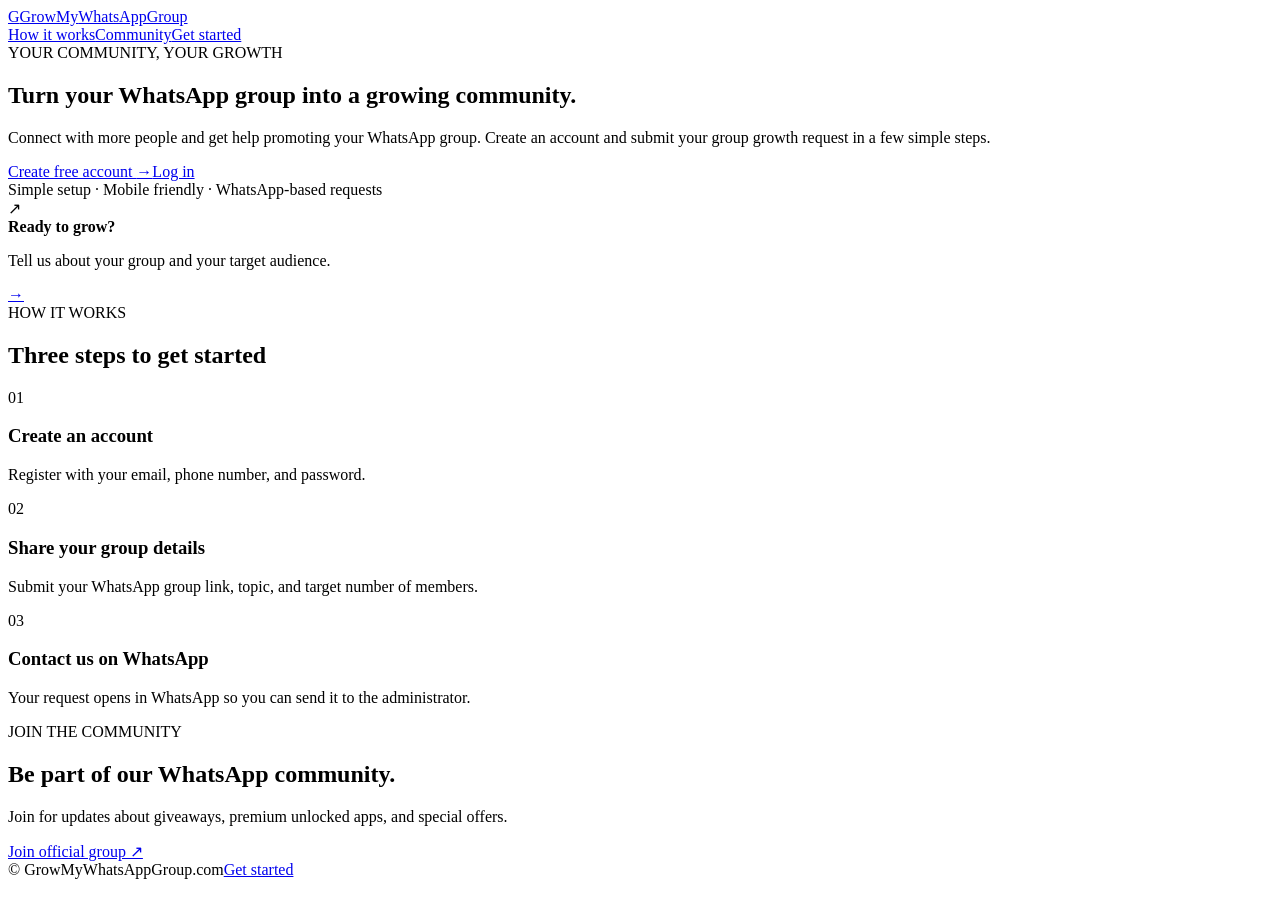
==== index.html @ a979fe6d "Add files via upload" ====
<!DOCTYPE html>
<html lang="en">
<head>
  <meta charset="UTF-8">
  <meta name="viewport" content="width=device-width, initial-scale=1.0">
  <meta name="theme-color" content="#071b14">
  <meta name="description" content="GrowMyWhatsAppGroup.com helps you grow your WhatsApp community and reach more people.">
  <title>GrowMyWhatsAppGroup.com — Grow Your Community</title>
  <link rel="stylesheet" href="css/style.css">
</head>
<body>
  <header class="topbar">
    <a class="brand" href="index.html"><span class="brand-mark">G</span><span>GrowMy<span class="green">WhatsAppGroup</span></span></a>
    <nav><a href="#how">How it works</a><a href="#community">Community</a><a class="nav-cta" href="signup.html">Get started</a></nav>
  </header>
  <main>
    <section class="hero wrap">
      <div class="eyebrow"><span class="dot"></span> YOUR COMMUNITY, YOUR GROWTH</div>
      <h1>Turn your WhatsApp group into a <span class="green">growing community.</span></h1>
      <p class="hero-copy">Connect with more people and get help promoting your WhatsApp group. Create an account and submit your group growth request in a few simple steps.</p>
      <div class="hero-actions"><a class="button primary" href="signup.html">Create free account <span>→</span></a><a class="button secondary" href="login.html">Log in</a></div>
      <div class="hero-note">Simple setup · Mobile friendly · WhatsApp-based requests</div>
      <div class="hero-card"><div class="card-icon">↗</div><div><strong>Ready to grow?</strong><p>Tell us about your group and your target audience.</p></div><a href="signup.html" aria-label="Sign up">→</a></div>
    </section>
    <section class="section wrap" id="how">
      <div class="section-heading"><span class="eyebrow">HOW IT WORKS</span><h2>Three steps to get started</h2></div>
      <div class="steps">
        <article class="feature-card"><span class="step-no">01</span><h3>Create an account</h3><p>Register with your email, phone number, and password.</p></article>
        <article class="feature-card"><span class="step-no">02</span><h3>Share your group details</h3><p>Submit your WhatsApp group link, topic, and target number of members.</p></article>
        <article class="feature-card"><span class="step-no">03</span><h3>Contact us on WhatsApp</h3><p>Your request opens in WhatsApp so you can send it to the administrator.</p></article>
      </div>
    </section>
    <section class="community wrap" id="community">
      <div><span class="eyebrow">JOIN THE COMMUNITY</span><h2>Be part of our WhatsApp community.</h2><p>Join for updates about giveaways, premium unlocked apps, and special offers.</p></div>
      <a class="button primary" href="https://chat.whatsapp.com/HOyFBpDKCRjFEWpF9hMlld?s=cl&p=a&mlu=4&ilr=4" target="_blank" rel="noopener">Join official group ↗</a>
    </section>
  </main>
  <footer class="site-footer"><span>© GrowMyWhatsAppGroup.com</span><a href="signup.html">Get started</a></footer>
</body>
</html>
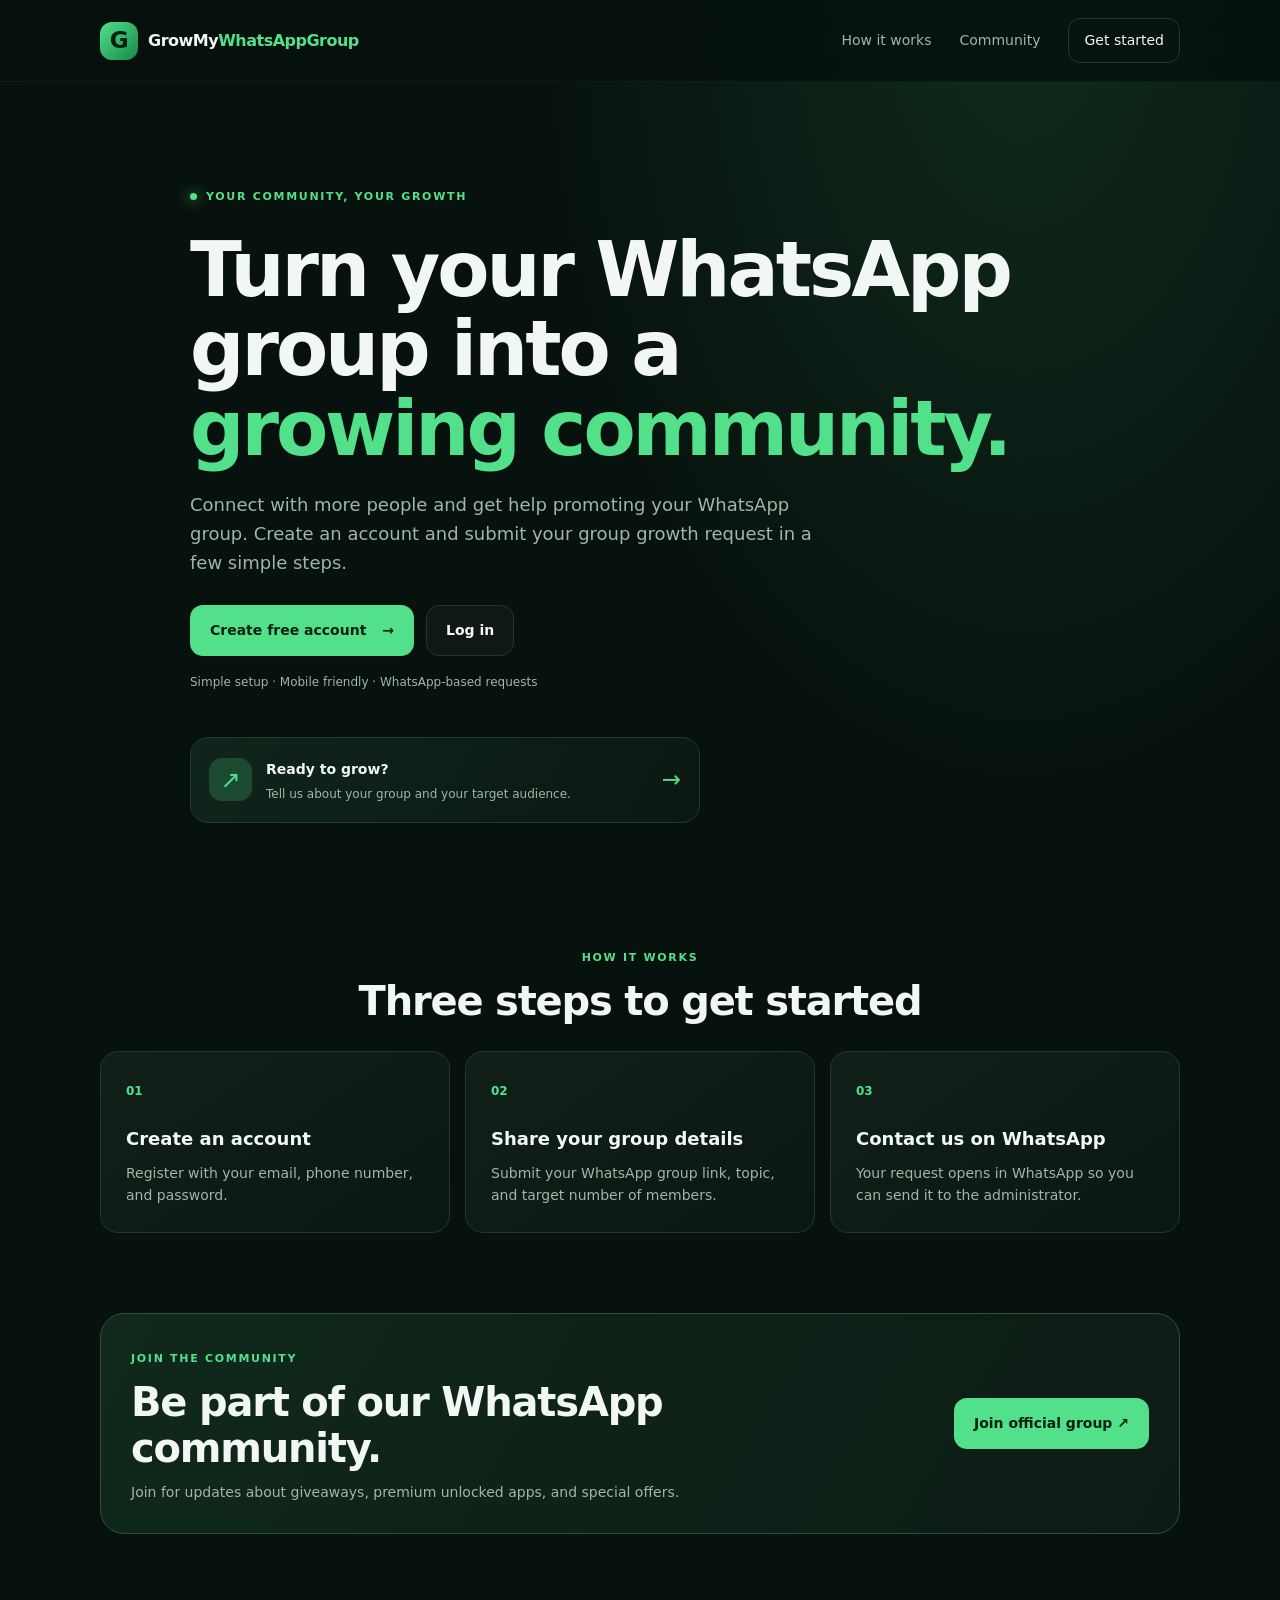
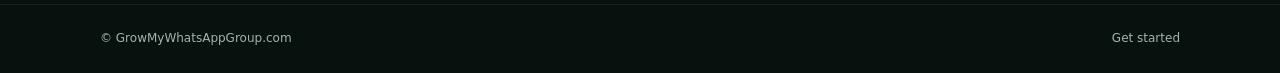
==== commit 435a8ce8: "index.html" ====
--- a/index.html
+++ b/index.html
@@ -6,7 +6,7 @@
   <meta name="theme-color" content="#071b14">
   <meta name="description" content="GrowMyWhatsAppGroup.com helps you grow your WhatsApp community and reach more people.">
   <title>GrowMyWhatsAppGroup.com — Grow Your Community</title>
-  <link rel="stylesheet" href="css/style.css">
+  <link rel="stylesheet" href="style.css">
 </head>
 <body>
   <header class="topbar">
@@ -37,4 +37,4 @@
   </main>
   <footer class="site-footer"><span>© GrowMyWhatsAppGroup.com</span><a href="signup.html">Get started</a></footer>
 </body>
-</html>+</html>
--- a/style.css
+++ b/style.css
@@ -0,0 +1 @@
+:root{--bg:#07110e;--panel:#0d1d17;--panel2:#10251b;--line:#20392d;--text:#f2f7f3;--muted:#a2b5a9;--green:#52e08b;--green2:#25b765;--radius:22px}*{box-sizing:border-box}html{scroll-behavior:smooth}body{margin:0;background:radial-gradient(ellipse at 80% 0%,#102b1c 0,transparent 35%),var(--bg);color:var(--text);font-family:Inter,ui-sans-serif,system-ui,-apple-system,BlinkMacSystemFont,"Segoe UI",sans-serif;line-height:1.6}a{color:inherit;text-decoration:none}button,input,textarea{font:inherit}.green{color:var(--green)}.wrap{width:min(1080px,calc(100% - 40px));margin-inline:auto}.topbar{height:82px;padding:0 max(24px,calc((100% - 1080px)/2));display:flex;align-items:center;justify-content:space-between;border-bottom:1px solid #ffffff0c;background:#07110ed9;backdrop-filter:blur(14px);gap:18px}.brand{display:inline-flex;align-items:center;gap:10px;font-weight:800;letter-spacing:-.5px}.brand-mark{display:grid;place-items:center;width:38px;height:38px;border-radius:12px;background:linear-gradient(135deg,var(--green),#15884a);color:#062012;font-weight:900;font-size:23px}.topbar nav{display:flex;align-items:center;gap:28px;color:var(--muted);font-size:14px}.topbar nav a:hover,.site-footer a:hover{color:var(--green)}.nav-cta{padding:10px 15px;border:1px solid var(--line);border-radius:12px;color:var(--text)!important}.hero{padding:100px 0 70px;max-width:900px}.eyebrow{font-size:11px;font-weight:800;letter-spacing:1.7px;color:var(--green);display:inline-flex;align-items:center;gap:9px}.dot{width:7px;height:7px;border-radius:50%;background:var(--green);box-shadow:0 0 14px var(--green)}h1,h2,h3,p{margin-top:0}.hero h1{font-size:clamp(42px,7vw,76px);line-height:1.05;letter-spacing:-3px;max-width:820px;margin:22px 0}.hero-copy{font-size:18px;color:var(--muted);max-width:650px}.hero-actions{display:flex;gap:12px;flex-wrap:wrap;margin:28px 0 17px}.button{display:inline-flex;align-items:center;justify-content:center;gap:16px;padding:13px 19px;border-radius:13px;border:1px solid transparent;font-weight:750;font-size:14px;cursor:pointer;transition:transform .18s,background .18s}.button:hover{transform:translateY(-2px)}.primary{background:var(--green);color:#062012}.primary:hover{background:#73eba1}.secondary{background:#ffffff08;border-color:var(--line);color:var(--text)}.hero-note,.tiny-note{font-size:12px;color:var(--muted)}.hero-card{margin-top:45px;max-width:510px;border:1px solid var(--line);border-radius:18px;padding:18px;display:flex;align-items:center;gap:14px;background:linear-gradient(120deg,#10251b,#0b1812)}.card-icon{width:43px;height:43px;border-radius:13px;background:#1c4a30;color:var(--green);display:grid;place-items:center;font-size:24px}.hero-card strong{font-size:14px}.hero-card p{margin:3px 0 0;color:var(--muted);font-size:12px}.hero-card>a{margin-left:auto;color:var(--green);font-size:23px}.section{padding:50px 0 80px}.section-heading{text-align:center;margin-bottom:27px}.section-heading h2,.community h2{font-size:clamp(27px,4vw,40px);line-height:1.15;letter-spacing:-1.2px;margin:10px 0}.steps{display:grid;grid-template-columns:repeat(3,1fr);gap:15px}.feature-card{padding:25px;border:1px solid var(--line);border-radius:18px;background:linear-gradient(145deg,#102019,#0b1712)}.step-no{font-size:12px;font-weight:800;color:var(--green)}.feature-card h3{font-size:18px;margin:22px 0 8px}.feature-card p,.community p{font-size:14px;color:var(--muted);margin-bottom:0}.community{display:flex;align-items:center;justify-content:space-between;gap:25px;padding:30px;margin-bottom:70px;border:1px solid #2b513b;border-radius:24px;background:linear-gradient(120deg,#10291c,#0d1b14)}.community>div{max-width:610px}.community .button{flex-shrink:0}.site-footer{border-top:1px solid #ffffff12;display:flex;justify-content:space-between;padding:24px max(24px,calc((100% - 1080px)/2));font-size:12px;color:var(--muted)}@media(max-width:650px){.topbar{height:70px;padding:0 18px}.topbar nav{gap:12px}.topbar nav>a:not(.nav-cta){display:none}.brand{font-size:13px}.brand-mark{width:34px;height:34px}.hero{padding:72px 0 45px}.hero h1{letter-spacing:-1.8px}.hero-copy{font-size:16px}.steps{grid-template-columns:1fr}.feature-card{padding:22px}.section{padding:35px 0 55px}.community{align-items:flex-start;flex-direction:column;padding:24px;margin-bottom:40px}.site-footer{padding:20px;gap:12px}}
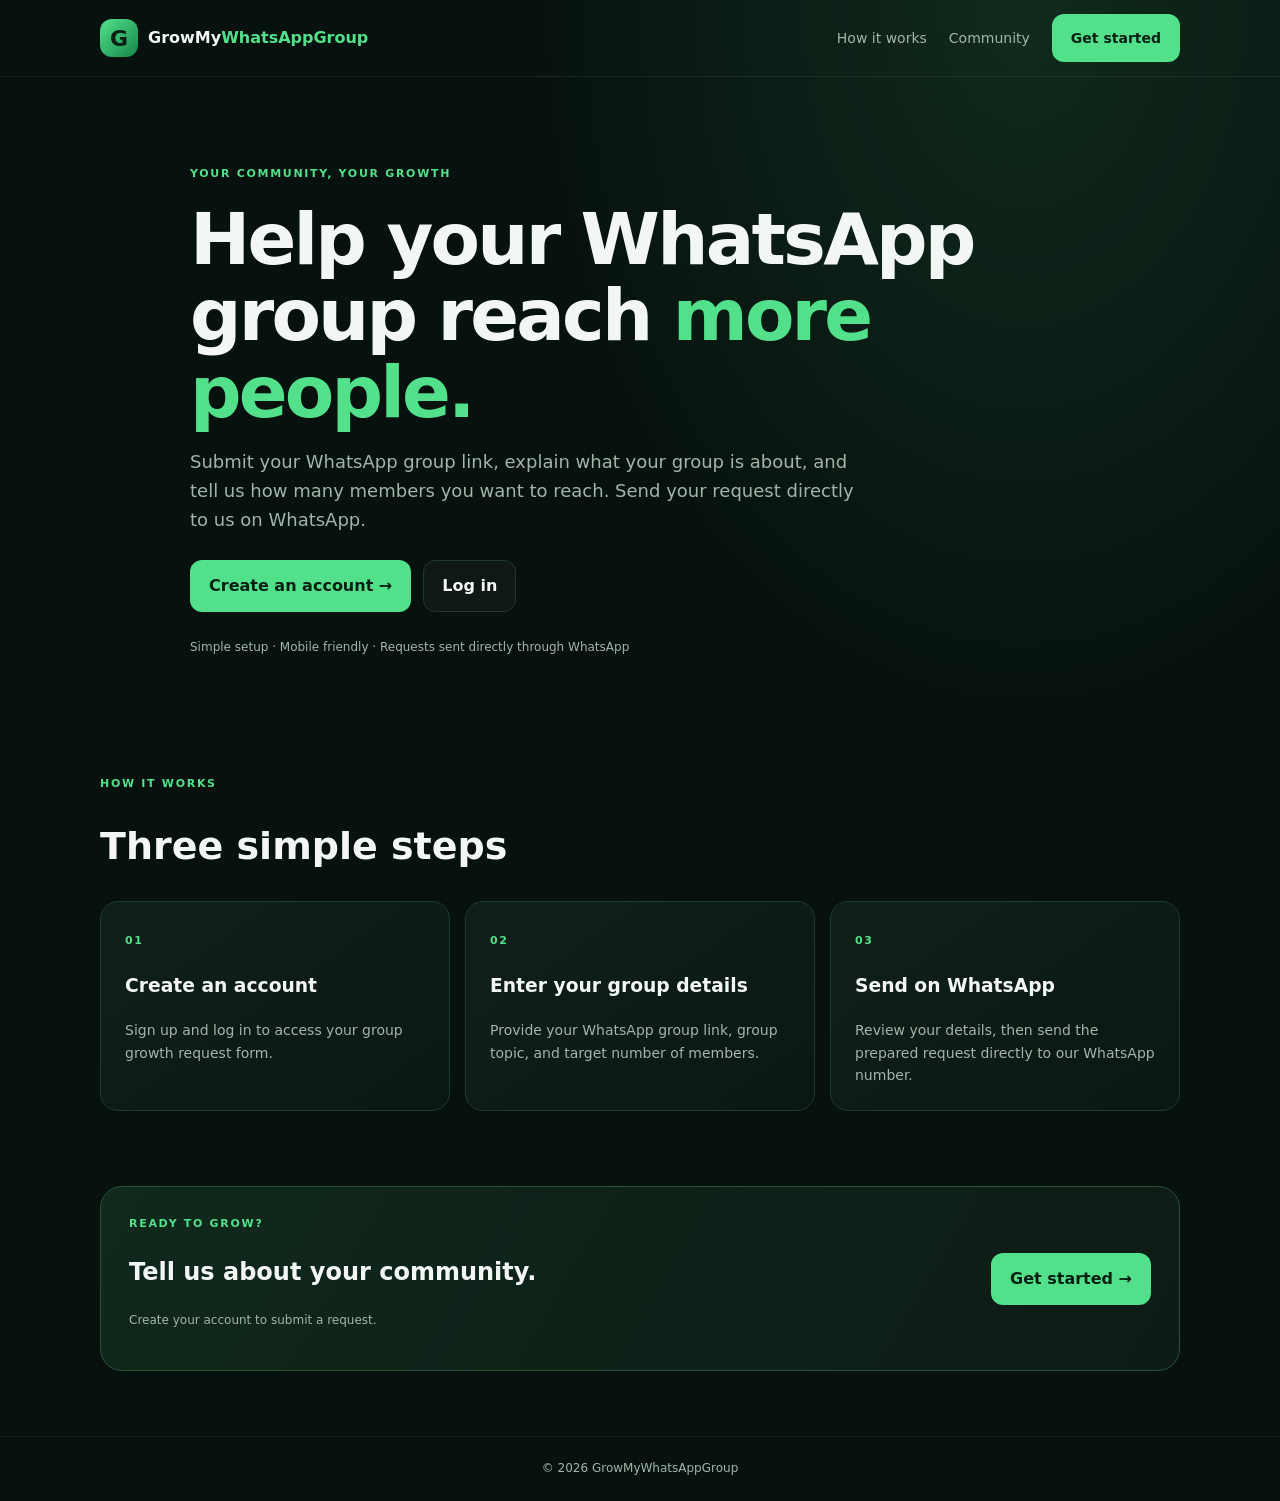
==== commit c48a78d6: "Add files via upload" ====
--- a/index.html
+++ b/index.html
@@ -1,40 +1,39 @@
 <!DOCTYPE html>
 <html lang="en">
 <head>
-  <meta charset="UTF-8">
-  <meta name="viewport" content="width=device-width, initial-scale=1.0">
-  <meta name="theme-color" content="#071b14">
-  <meta name="description" content="GrowMyWhatsAppGroup.com helps you grow your WhatsApp community and reach more people.">
-  <title>GrowMyWhatsAppGroup.com — Grow Your Community</title>
-  <link rel="stylesheet" href="style.css">
+<meta charset="UTF-8">
+<meta name="viewport" content="width=device-width, initial-scale=1">
+<meta name="theme-color" content="#07110e">
+<title>GrowMyWhatsAppGroup — Grow your community</title>
+<style>
+:root{--bg:#07110e;--panel:#0d1d17;--panel2:#10251b;--line:#20392d;--text:#f2f7f3;--muted:#a2b5a9;--green:#52e08b;--green2:#25b765}
+*{box-sizing:border-box}html{scroll-behavior:smooth}body{margin:0;background:radial-gradient(ellipse at 80% 0%,#102b1c 0,transparent 35%),var(--bg);color:var(--text);font-family:Inter,system-ui,-apple-system,"Segoe UI",sans-serif;line-height:1.6}a{color:inherit;text-decoration:none}.wrap{width:min(1080px,calc(100% - 36px));margin:auto}.topbar{min-height:76px;padding:14px max(18px,calc((100% - 1080px)/2));display:flex;align-items:center;justify-content:space-between;border-bottom:1px solid #ffffff12;gap:18px}.brand{display:flex;align-items:center;gap:10px;font-weight:800}.mark{display:grid;place-items:center;width:38px;height:38px;border-radius:12px;background:linear-gradient(135deg,var(--green),#15884a);color:#062012;font-size:22px;font-weight:900}.topbar nav{display:flex;gap:22px;align-items:center;color:var(--muted);font-size:14px}.btn{display:inline-flex;align-items:center;justify-content:center;gap:9px;padding:12px 18px;border:1px solid transparent;border-radius:12px;font-weight:750;cursor:pointer}.primary{background:var(--green);color:#062012}.secondary{border-color:var(--line);background:#ffffff08;color:var(--text)}.hero{padding:88px 0 68px;max-width:900px}.eyebrow{color:var(--green);font-size:11px;font-weight:800;letter-spacing:1.7px}.hero h1{font-size:clamp(40px,7vw,72px);line-height:1.06;letter-spacing:-2.8px;margin:18px 0}.green{color:var(--green)}.lead{font-size:18px;color:var(--muted);max-width:680px}.actions{display:flex;gap:12px;flex-wrap:wrap;margin:26px 0}.note{font-size:12px;color:var(--muted)}.section{padding:38px 0 75px}.section h2{font-size:clamp(27px,4vw,38px);line-height:1.2}.grid{display:grid;grid-template-columns:repeat(3,1fr);gap:15px}.card{padding:24px;border:1px solid var(--line);border-radius:18px;background:linear-gradient(145deg,#102019,#0b1712)}.card p{color:var(--muted);font-size:14px;margin-bottom:0}.community{display:flex;justify-content:space-between;align-items:center;gap:24px;padding:28px;margin-bottom:65px;border:1px solid #2b513b;border-radius:22px;background:linear-gradient(120deg,#10291c,#0d1b14)}footer{border-top:1px solid #ffffff12;padding:22px 18px;color:var(--muted);font-size:12px;text-align:center}@media(max-width:650px){.topbar{padding:12px 18px}.topbar nav{gap:12px}.topbar nav a:not(.navbutton){display:none}.hero{padding:65px 0 42px}.hero h1{letter-spacing:-1.5px}.lead{font-size:16px}.grid{grid-template-columns:1fr}.community{align-items:flex-start;flex-direction:column}.section{padding:25px 0 50px}}
+</style>
 </head>
 <body>
-  <header class="topbar">
-    <a class="brand" href="index.html"><span class="brand-mark">G</span><span>GrowMy<span class="green">WhatsAppGroup</span></span></a>
-    <nav><a href="#how">How it works</a><a href="#community">Community</a><a class="nav-cta" href="signup.html">Get started</a></nav>
-  </header>
-  <main>
-    <section class="hero wrap">
-      <div class="eyebrow"><span class="dot"></span> YOUR COMMUNITY, YOUR GROWTH</div>
-      <h1>Turn your WhatsApp group into a <span class="green">growing community.</span></h1>
-      <p class="hero-copy">Connect with more people and get help promoting your WhatsApp group. Create an account and submit your group growth request in a few simple steps.</p>
-      <div class="hero-actions"><a class="button primary" href="signup.html">Create free account <span>→</span></a><a class="button secondary" href="login.html">Log in</a></div>
-      <div class="hero-note">Simple setup · Mobile friendly · WhatsApp-based requests</div>
-      <div class="hero-card"><div class="card-icon">↗</div><div><strong>Ready to grow?</strong><p>Tell us about your group and your target audience.</p></div><a href="signup.html" aria-label="Sign up">→</a></div>
-    </section>
-    <section class="section wrap" id="how">
-      <div class="section-heading"><span class="eyebrow">HOW IT WORKS</span><h2>Three steps to get started</h2></div>
-      <div class="steps">
-        <article class="feature-card"><span class="step-no">01</span><h3>Create an account</h3><p>Register with your email, phone number, and password.</p></article>
-        <article class="feature-card"><span class="step-no">02</span><h3>Share your group details</h3><p>Submit your WhatsApp group link, topic, and target number of members.</p></article>
-        <article class="feature-card"><span class="step-no">03</span><h3>Contact us on WhatsApp</h3><p>Your request opens in WhatsApp so you can send it to the administrator.</p></article>
-      </div>
-    </section>
-    <section class="community wrap" id="community">
-      <div><span class="eyebrow">JOIN THE COMMUNITY</span><h2>Be part of our WhatsApp community.</h2><p>Join for updates about giveaways, premium unlocked apps, and special offers.</p></div>
-      <a class="button primary" href="https://chat.whatsapp.com/HOyFBpDKCRjFEWpF9hMlld?s=cl&p=a&mlu=4&ilr=4" target="_blank" rel="noopener">Join official group ↗</a>
-    </section>
-  </main>
-  <footer class="site-footer"><span>© GrowMyWhatsAppGroup.com</span><a href="signup.html">Get started</a></footer>
+<header class="topbar">
+<a class="brand" href="index.html"><span class="mark">G</span><span>GrowMy<span class="green">WhatsAppGroup</span></span></a>
+<nav><a href="#how">How it works</a><a href="#community">Community</a><a class="btn primary navbutton" href="signup.html">Get started</a></nav>
+</header>
+<main>
+<section class="hero wrap">
+<div class="eyebrow">YOUR COMMUNITY, YOUR GROWTH</div>
+<h1>Help your WhatsApp group reach <span class="green">more people.</span></h1>
+<p class="lead">Submit your WhatsApp group link, explain what your group is about, and tell us how many members you want to reach. Send your request directly to us on WhatsApp.</p>
+<div class="actions"><a class="btn primary" href="signup.html">Create an account →</a><a class="btn secondary" href="login.html">Log in</a></div>
+<p class="note">Simple setup · Mobile friendly · Requests sent directly through WhatsApp</p>
+</section>
+<section class="section wrap" id="how">
+<div class="eyebrow">HOW IT WORKS</div><h2>Three simple steps</h2>
+<div class="grid">
+<article class="card"><span class="eyebrow">01</span><h3>Create an account</h3><p>Sign up and log in to access your group growth request form.</p></article>
+<article class="card"><span class="eyebrow">02</span><h3>Enter your group details</h3><p>Provide your WhatsApp group link, group topic, and target number of members.</p></article>
+<article class="card"><span class="eyebrow">03</span><h3>Send on WhatsApp</h3><p>Review your details, then send the prepared request directly to our WhatsApp number.</p></article>
+</div>
+</section>
+<section class="community wrap" id="community"><div><div class="eyebrow">READY TO GROW?</div><h2>Tell us about your community.</h2><p class="note">Create your account to submit a request.</p></div><a class="btn primary" href="signup.html">Get started →</a></section>
+</main>
+<footer>© <span id="year"></span> GrowMyWhatsAppGroup</footer>
+<script>document.getElementById('year').textContent=new Date().getFullYear();</script>
 </body>
-</html>
+</html>
